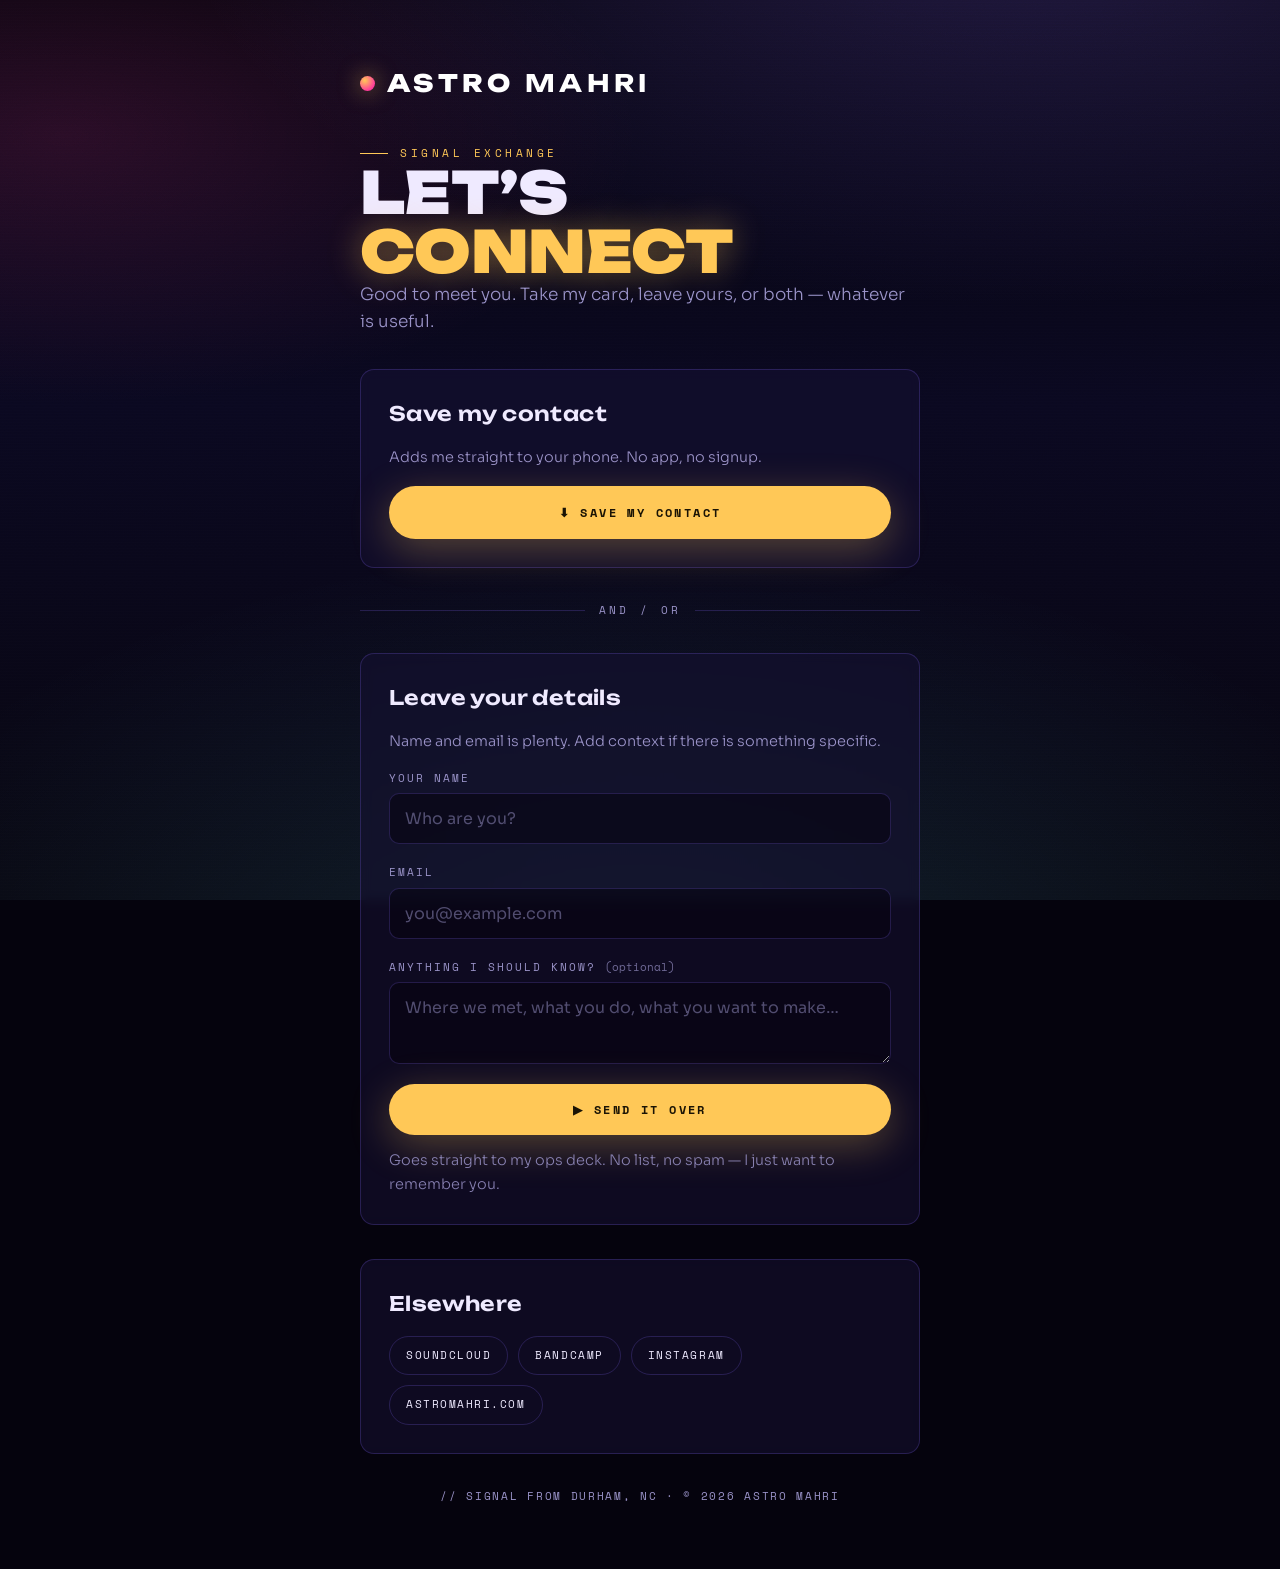
==== connect/index.html @ cd33f67e "Add lead capture: /connect page + server-side tagged Notion endpoints - /connect (NFC destination, U" ====
<!DOCTYPE html>
<html lang="en">
<head>
<meta charset="UTF-8" />
<meta name="viewport" content="width=device-width, initial-scale=1.0" />
<title>ASTRO MAHRI // CONNECT</title>
<meta name="description" content="Save Astro Mahri's contact card, or leave your details." />
<meta name="robots" content="noindex" />

<link rel="icon" type="image/svg+xml" href="../assets/branding/logo-icon.svg" />

<meta property="og:title" content="ASTRO MAHRI // Connect" />
<meta property="og:description" content="Save the contact card, or leave your details." />
<meta property="og:type" content="website" />
<meta property="og:url" content="https://astromahri.com/connect/" />
<meta property="og:image" content="https://astromahri.com/assets/images/cover-art.jpg" />

<!--
================================================================
  ASTRO MAHRI - /connect
  This URL is programmed onto physical NFC tags. IT MUST NEVER
  MOVE. Do not rename the folder, do not add a redirect, do not
  fold it into another route. A reprogrammed tag is a tag you
  have to physically touch again.

  The capture form POSTs to /api/lead/connect, which tags the
  lead Source="connect" SERVER-SIDE. Nothing on this page sets
  or sends the source value -- the endpoint you hit is the tag.

  Deliberately self-contained: its own <style>, no shared CSS,
  no framework, no build step.
================================================================
-->

<link rel="preconnect" href="https://fonts.googleapis.com" />
<link rel="preconnect" href="https://fonts.gstatic.com" crossorigin />
<link href="https://fonts.googleapis.com/css2?family=Unbounded:wght@400;600;800;900&family=Space+Mono:wght@400;700&family=Sora:wght@300;400;600&display=swap" rel="stylesheet" />

<style>
:root{
  --void:#05030d; --deep:#0a0820; --ink:#13102e;
  --panel:rgba(22,17,52,.55);
  --gold:#ffc857; --magenta:#ff3d9a; --cyan:#5be9ff; --violet:#8a6bff;
  --text:#efeaff; --muted:#9a93c8; --line:rgba(138,107,255,.22);
  --display:'Unbounded', sans-serif;
  --mono:'Space Mono', monospace;
  --body:'Sora', sans-serif;
}
*{margin:0;padding:0;box-sizing:border-box}
html{scroll-behavior:smooth}
body{
  background:var(--void); color:var(--text); font-family:var(--body);
  font-weight:300; line-height:1.6; -webkit-font-smoothing:antialiased;
  min-height:100vh; display:flex; flex-direction:column; align-items:center;
  padding:clamp(28px,7vw,64px) clamp(18px,5vw,32px);
}
::selection{background:var(--magenta);color:#fff}

#space{
  position:fixed;inset:0;z-index:-3;
  background:
    radial-gradient(120% 80% at 80% -10%, rgba(138,107,255,.22), transparent 55%),
    radial-gradient(90% 60% at 5% 15%, rgba(255,61,154,.14), transparent 50%),
    radial-gradient(120% 90% at 50% 110%, rgba(91,233,255,.12), transparent 55%),
    linear-gradient(180deg,#05030d 0%, #0a0820 45%, #07050f 100%);
}
#grain{
  position:fixed;inset:0;z-index:-1;pointer-events:none;opacity:.11;
  background-image:url("data:image/svg+xml,%3Csvg xmlns='http://www.w3.org/2000/svg' width='160' height='160'%3E%3Cfilter id='n'%3E%3CfeTurbulence type='fractalNoise' baseFrequency='0.9' numOctaves='2'/%3E%3C/filter%3E%3Crect width='100%25' height='100%25' filter='url(%23n)'/%3E%3C/svg%3E");
  mix-blend-mode:overlay;
}
#scanlines{
  position:fixed;inset:0;z-index:-1;pointer-events:none;
  background:repeating-linear-gradient(0deg, rgba(255,255,255,.022) 0 1px, transparent 1px 3px);
  mix-blend-mode:overlay;
}

.wrap{width:100%;max-width:560px;display:flex;flex-direction:column;gap:34px}

.brand{
  display:flex;align-items:center;gap:12px;
  font-family:var(--display);font-weight:800;letter-spacing:.18em;
  font-size:clamp(16px,4.6vw,24px);text-transform:uppercase;color:#fff;
  text-decoration:none;
}
.brand-icon{
  width:15px;height:15px;border-radius:50%;flex:none;
  background:radial-gradient(circle at 32% 30%, var(--gold), var(--magenta) 70%);
  box-shadow:0 0 22px rgba(255,200,87,.6);
}

.label{
  font-family:var(--mono);font-size:11px;letter-spacing:.32em;text-transform:uppercase;
  color:var(--gold);display:inline-flex;align-items:center;gap:12px;
}
.label::before{content:'';width:28px;height:1px;background:var(--gold)}

h1{
  font-family:var(--display);font-weight:900;letter-spacing:-.01em;
  font-size:clamp(34px,10vw,58px);line-height:1.02;text-transform:uppercase;
}
h1 .glow{color:var(--gold);text-shadow:0 0 34px rgba(255,200,87,.45)}
.lede{color:var(--muted);font-size:clamp(15px,4vw,17px);max-width:46ch}

.card{
  background:var(--panel);border:1px solid var(--line);border-radius:14px;
  padding:clamp(20px,5vw,28px);backdrop-filter:blur(6px);
  display:flex;flex-direction:column;gap:16px;
}
.card h2{
  font-family:var(--display);font-weight:600;font-size:clamp(17px,4.6vw,20px);
  letter-spacing:.02em;
}
.card p{color:var(--muted);font-size:14.5px}

.btn{
  font-family:var(--mono);font-size:12px;letter-spacing:.2em;text-transform:uppercase;
  text-decoration:none;padding:17px 28px;border-radius:44px;transition:.35s;
  display:inline-flex;align-items:center;justify-content:center;gap:10px;
  border:0;cursor:pointer;width:100%;
}
.btn-solid{background:var(--gold);color:#1a1304;font-weight:700;box-shadow:0 10px 40px rgba(255,200,87,.3)}
.btn-solid:hover,.btn-solid:focus-visible{transform:translateY(-3px);box-shadow:0 16px 50px rgba(255,200,87,.5)}
.btn-solid[disabled]{opacity:.55;cursor:progress;transform:none;box-shadow:none}
.btn-ghost{border:1px solid var(--line);color:var(--text);background:transparent}
.btn-ghost:hover,.btn-ghost:focus-visible{border-color:var(--magenta);color:var(--magenta);box-shadow:0 0 30px rgba(255,61,154,.25)}
:focus-visible{outline:2px solid var(--cyan);outline-offset:3px}

/* ---------- form ---------- */
form{display:flex;flex-direction:column;gap:14px}
.field{display:flex;flex-direction:column;gap:6px}
.field label{
  font-family:var(--mono);font-size:11px;letter-spacing:.18em;
  text-transform:uppercase;color:var(--muted);
}
.field .opt{text-transform:none;letter-spacing:0;opacity:.7}
.field input,.field textarea{
  font-family:var(--body);font-size:16px; /* 16px stops iOS zooming on focus */
  color:var(--text);background:rgba(5,3,13,.5);
  border:1px solid var(--line);border-radius:10px;padding:14px 15px;
  transition:border-color .25s, box-shadow .25s;width:100%;
}
.field input::placeholder,.field textarea::placeholder{color:rgba(154,147,200,.5)}
.field input:focus,.field textarea:focus{
  outline:none;border-color:var(--cyan);box-shadow:0 0 0 3px rgba(91,233,255,.13);
}
.field textarea{resize:vertical;min-height:82px}
.field.invalid input,.field.invalid textarea{border-color:var(--magenta)}
.err{font-size:12.5px;color:var(--magenta);min-height:0}

/* Honeypot. Hidden from humans, reachable by naive bots. Not display:none --
   some bots skip those; this is off-screen but still in the layout tree. */
.hp{position:absolute;left:-9999px;width:1px;height:1px;overflow:hidden}

.formnote{font-size:12.5px;color:var(--muted);opacity:.85}

.status{border-radius:10px;padding:14px 16px;font-size:14.5px;display:none}
.status.show{display:block}
.status.bad{background:rgba(255,61,154,.1);border:1px solid rgba(255,61,154,.4);color:#ffd6e9}

.done{display:none;flex-direction:column;gap:12px;text-align:center;padding:8px 0}
.done.show{display:flex}
.done .tick{
  width:52px;height:52px;border-radius:50%;margin:0 auto;
  display:grid;place-items:center;font-size:26px;
  background:radial-gradient(circle at 32% 30%, var(--gold), var(--magenta) 75%);
  color:#1a1304;box-shadow:0 0 34px rgba(255,200,87,.45);
}
.done h3{font-family:var(--display);font-weight:600;font-size:19px}

.divider{display:flex;align-items:center;gap:14px;color:var(--muted);font-family:var(--mono);font-size:11px;letter-spacing:.3em}
.divider::before,.divider::after{content:'';flex:1;height:1px;background:var(--line)}

.links{display:flex;flex-wrap:wrap;gap:10px}
.chip{
  font-family:var(--mono);font-size:11px;letter-spacing:.14em;text-transform:uppercase;
  text-decoration:none;color:var(--text);border:1px solid var(--line);
  padding:10px 16px;border-radius:40px;transition:.3s;
}
.chip:hover{border-color:var(--cyan);color:var(--cyan)}

footer{
  font-family:var(--mono);font-size:10.5px;letter-spacing:.16em;
  color:var(--muted);text-transform:uppercase;text-align:center;
}
@media (prefers-reduced-motion:reduce){*{transition:none!important;animation:none!important}}
</style>
</head>
<body>

<div id="space"></div>
<div id="grain"></div>
<div id="scanlines"></div>

<div class="wrap">

  <a class="brand" href="/">
    <span class="brand-icon" aria-hidden="true"></span>
    <span>ASTRO <b>MAHRI</b></span>
  </a>

  <header>
    <div class="label">Signal exchange</div>
    <h1>LET&rsquo;S <span class="glow">CONNECT</span></h1>
    <p class="lede">Good to meet you. Take my card, leave yours, or both &mdash; whatever is useful.</p>
  </header>

  <!-- ============ 1. SAVE MY CONTACT ============ -->
  <section class="card">
    <h2>Save my contact</h2>
    <p>Adds me straight to your phone. No app, no signup.</p>
    <!-- Plain link, no `download` attribute: on iOS this opens the native
         "Add Contact" sheet directly, which is the behaviour you want off an
         NFC tap. Netlify serves it as text/vcard via netlify.toml. -->
    <a class="btn btn-solid" href="astro-mahri.vcf" type="text/vcard">
      &#11015; Save my contact
    </a>
  </section>

  <div class="divider">AND / OR</div>

  <!-- ============ 2. LEAVE YOUR DETAILS ============ -->
  <section class="card">
    <h2>Leave your details</h2>
    <p>Name and email is plenty. Add context if there is something specific.</p>

    <div class="status" id="status" role="alert" aria-live="assertive"></div>

    <form id="leadForm" novalidate>
      <div class="field" id="f-name">
        <label for="name">Your name</label>
        <input id="name" name="name" type="text" autocomplete="name"
               maxlength="100" required placeholder="Who are you?" />
        <span class="err" id="e-name"></span>
      </div>

      <div class="field" id="f-email">
        <label for="email">Email</label>
        <input id="email" name="email" type="email" autocomplete="email"
               inputmode="email" maxlength="254" required placeholder="you@example.com" />
        <span class="err" id="e-email"></span>
      </div>

      <div class="field" id="f-note">
        <label for="note">Anything I should know? <span class="opt">(optional)</span></label>
        <textarea id="note" name="note" maxlength="2000"
                  placeholder="Where we met, what you do, what you want to make&hellip;"></textarea>
        <span class="err" id="e-note"></span>
      </div>

      <!-- Honeypot: hidden from humans, tempting to bots. -->
      <div class="hp" aria-hidden="true">
        <label for="company">Company</label>
        <input id="company" name="company" type="text" tabindex="-1" autocomplete="off" />
      </div>

      <button class="btn btn-solid" type="submit" id="submitBtn">&#9654; Send it over</button>
      <p class="formnote">Goes straight to my ops deck. No list, no spam &mdash; I just want to remember you.</p>
    </form>

    <div class="done" id="done">
      <div class="tick" aria-hidden="true">&#10003;</div>
      <h3>Got you.</h3>
      <p>Good to meet you for real. I&rsquo;ll be in touch &mdash; and now you have my card too.</p>
    </div>
  </section>

  <!-- ============ 3. ELSEWHERE ============ -->
  <section class="card">
    <h2>Elsewhere</h2>
    <div class="links">
      <a class="chip" href="https://soundcloud.com/astromahri" target="_blank" rel="noopener">SoundCloud</a>
      <a class="chip" href="https://astromahri.bandcamp.com/" target="_blank" rel="noopener">Bandcamp</a>
      <a class="chip" href="https://www.instagram.com/astromahri/" target="_blank" rel="noopener">Instagram</a>
      <a class="chip" href="/">astromahri.com</a>
    </div>
  </section>

  <footer>// Signal from Durham, NC &middot; &copy; 2026 Astro Mahri</footer>

</div>

<script>
(function () {
  var form = document.getElementById('leadForm');
  var btn = document.getElementById('submitBtn');
  var status = document.getElementById('status');
  var done = document.getElementById('done');

  // Stamped at load. The server rejects anything submitted within two
  // seconds of this, which no human beats on a three-field form.
  var loadedAt = Date.now();

  function setError(field, msg) {
    document.getElementById('f-' + field).classList.toggle('invalid', !!msg);
    document.getElementById('e-' + field).textContent = msg || '';
  }
  function clearErrors() { ['name', 'email', 'note'].forEach(function (f) { setError(f, ''); }); }

  function fail(msg) {
    status.className = 'status bad show';
    // The lead matters more than the form. If saving breaks, hand over a
    // route that cannot break rather than losing the person.
    status.innerHTML = msg + ' <a href="mailto:astromahri@gmail.com" style="color:#ffc857">Email me directly</a> and I will add you by hand.';
  }

  form.addEventListener('submit', function (e) {
    e.preventDefault();
    clearErrors();
    status.className = 'status';

    var name = document.getElementById('name').value.trim();
    var email = document.getElementById('email').value.trim();

    var bad = false;
    if (!name) { setError('name', 'I need a name.'); bad = true; }
    if (!email) { setError('email', 'I need an email.'); bad = true; }
    else if (!/^[^\s@]+@[^\s@]+\.[^\s@]{2,}$/.test(email)) {
      setError('email', 'That does not look like an email address.'); bad = true;
    }
    if (bad) return;

    btn.disabled = true;
    btn.textContent = 'Sending…';

    fetch('/api/lead/connect', {
      method: 'POST',
      headers: { 'Content-Type': 'application/json' },
      body: JSON.stringify({
        name: name,
        email: email,
        note: document.getElementById('note').value.trim(),
        company: document.getElementById('company').value,
        t: loadedAt
        // No source field. The endpoint decides it, server-side.
      })
    })
      .then(function (r) {
        return r.json().catch(function () { return {}; }).then(function (body) {
          return { ok: r.ok, status: r.status, body: body };
        });
      })
      .then(function (res) {
        if (res.ok && res.body.ok) {
          form.style.display = 'none';
          done.classList.add('show');
          return;
        }
        btn.disabled = false;
        btn.innerHTML = '&#9654; Send it over';

        if (res.status === 400 && res.body.fields) {
          Object.keys(res.body.fields).forEach(function (f) { setError(f, res.body.fields[f]); });
          return;
        }
        if (res.status === 429) {
          status.className = 'status bad show';
          status.textContent = res.body.error || 'Too many tries. Give it a minute.';
          return;
        }
        fail(res.body.error || 'Something broke on my end.');
      })
      .catch(function () {
        btn.disabled = false;
        btn.innerHTML = '&#9654; Send it over';
        fail('Could not reach the server.');
      });
  });
})();
</script>

</body>
</html>
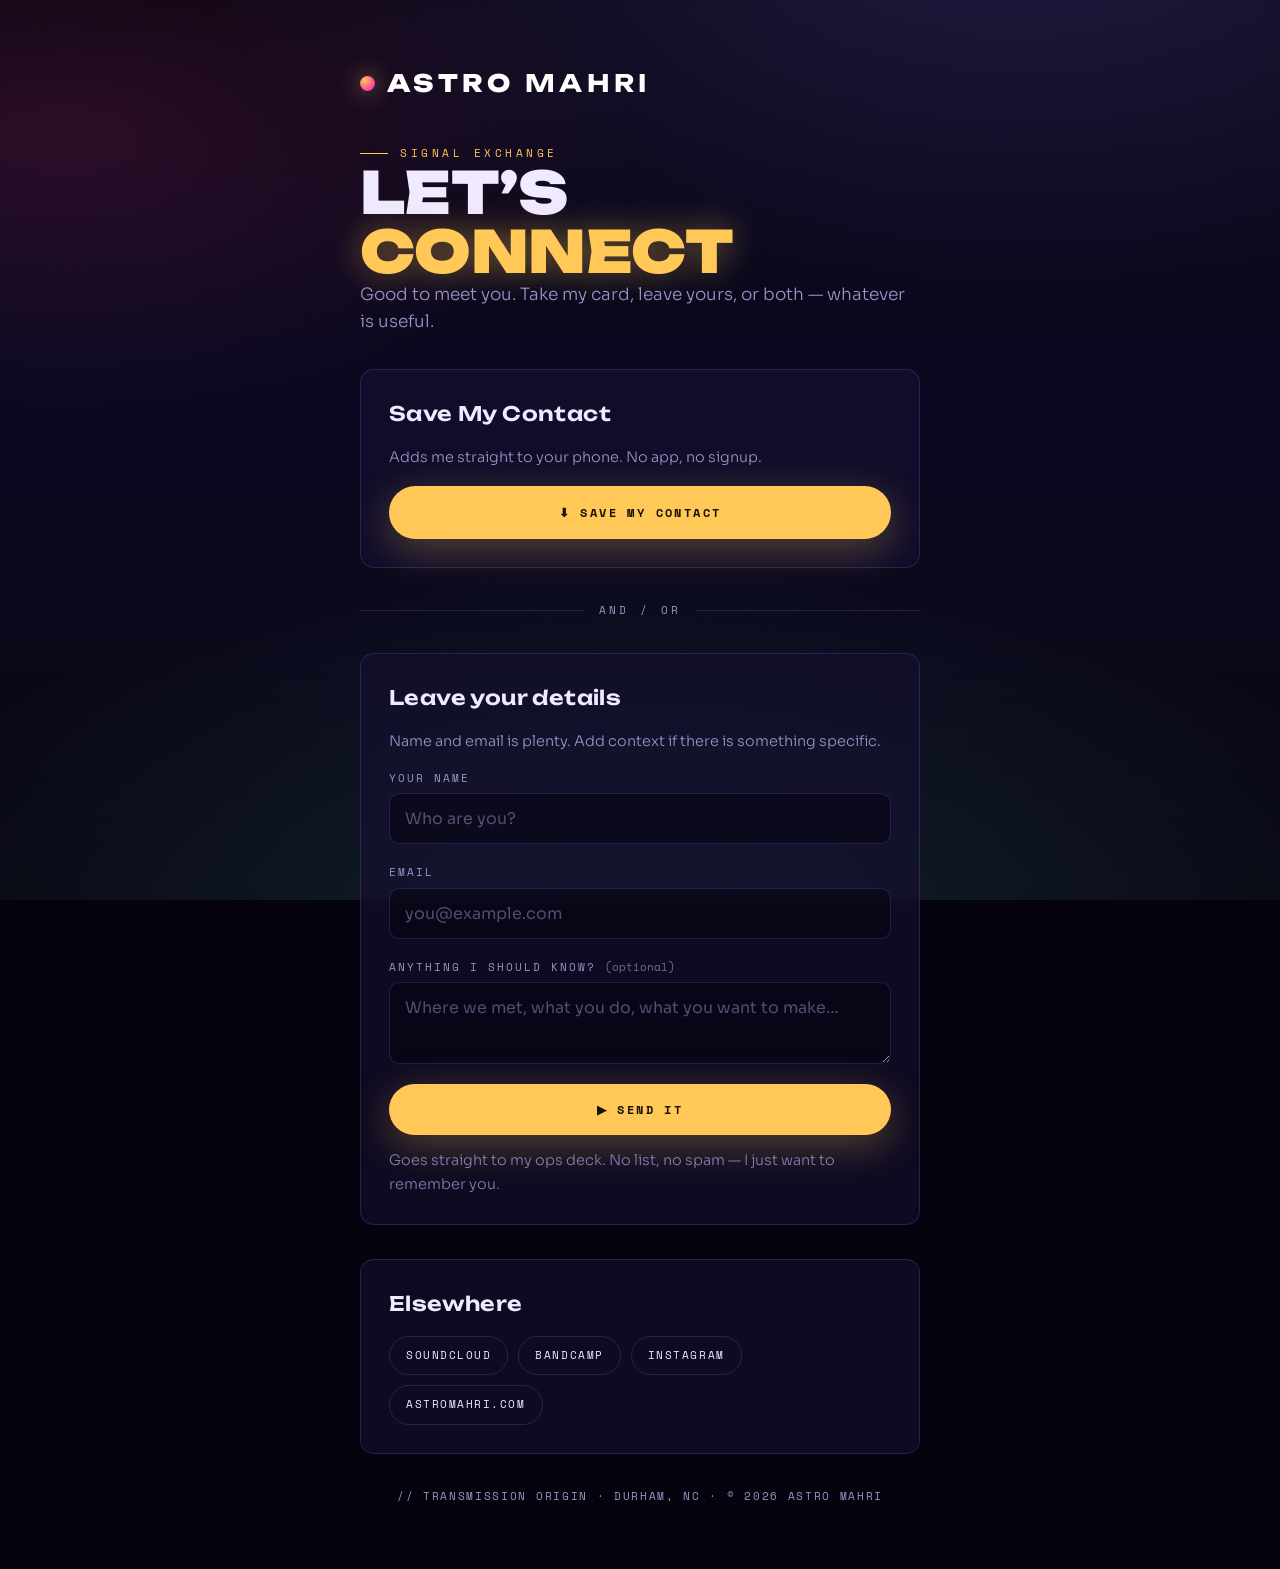
==== commit a91ba77d: "Copy round 2: the release is now a debut single, Madness The headline change is factual, not stylist" ====
--- a/connect/index.html
+++ b/connect/index.html
@@ -150,7 +150,7 @@
 
 /* Honeypot. Hidden from humans, reachable by naive bots. Not display:none --
    some bots skip those; this is off-screen but still in the layout tree. */
-.hp{position:absolute;left:-9999px;width:1px;height:1px;overflow:hidden}
+.hp{display:none}
 
 .formnote{font-size:12.5px;color:var(--muted);opacity:.85}
 
@@ -200,14 +200,14 @@
   </a>
 
   <header>
-    <div class="label">Signal exchange</div>
+    <div class="label">Signal Exchange</div>
     <h1>LET&rsquo;S <span class="glow">CONNECT</span></h1>
     <p class="lede">Good to meet you. Take my card, leave yours, or both &mdash; whatever is useful.</p>
   </header>
 
   <!-- ============ 1. SAVE MY CONTACT ============ -->
   <section class="card">
-    <h2>Save my contact</h2>
+    <h2>Save My Contact</h2>
     <p>Adds me straight to your phone. No app, no signup.</p>
     <!-- Plain link, no `download` attribute: on iOS this opens the native
          "Add Contact" sheet directly, which is the behaviour you want off an
@@ -250,18 +250,18 @@
 
       <!-- Honeypot: hidden from humans, tempting to bots. -->
       <div class="hp" aria-hidden="true">
-        <label for="company">Company</label>
-        <input id="company" name="company" type="text" tabindex="-1" autocomplete="off" />
+        <label for="subject_ref">Leave this field blank</label>
+        <input id="subject_ref" name="subject_ref" type="text" tabindex="-1" autocomplete="off" />
       </div>
 
-      <button class="btn btn-solid" type="submit" id="submitBtn">&#9654; Send it over</button>
+      <button class="btn btn-solid" type="submit" id="submitBtn">&#9654; Send It</button>
       <p class="formnote">Goes straight to my ops deck. No list, no spam &mdash; I just want to remember you.</p>
     </form>
 
     <div class="done" id="done">
       <div class="tick" aria-hidden="true">&#10003;</div>
       <h3>Got you.</h3>
-      <p>Good to meet you for real. I&rsquo;ll be in touch &mdash; and now you have my card too.</p>
+      <p>Appreciate you for real. I&rsquo;ll be in touch &mdash; and now you have my card too (hopefully).</p>
     </div>
   </section>
 
@@ -276,7 +276,7 @@
     </div>
   </section>
 
-  <footer>// Signal from Durham, NC &middot; &copy; 2026 Astro Mahri</footer>
+  <footer>// Transmission Origin &middot; Durham, NC &middot; &copy; 2026 Astro Mahri</footer>
 
 </div>
 
@@ -313,10 +313,10 @@
     var email = document.getElementById('email').value.trim();
 
     var bad = false;
-    if (!name) { setError('name', 'I need a name.'); bad = true; }
-    if (!email) { setError('email', 'I need an email.'); bad = true; }
+    if (!name) { setError('name', 'Your name goes here.'); bad = true; }
+    if (!email) { setError('email', 'Email pleeeeease.'); bad = true; }
     else if (!/^[^\s@]+@[^\s@]+\.[^\s@]{2,}$/.test(email)) {
-      setError('email', 'That does not look like an email address.'); bad = true;
+      setError('email', 'Hmmm that don\'t look like an email address.'); bad = true;
     }
     if (bad) return;
 
@@ -330,7 +330,7 @@
         name: name,
         email: email,
         note: document.getElementById('note').value.trim(),
-        company: document.getElementById('company').value,
+        subject_ref: document.getElementById('subject_ref').value,
         t: loadedAt
         // No source field. The endpoint decides it, server-side.
       })
@@ -347,7 +347,7 @@
           return;
         }
         btn.disabled = false;
-        btn.innerHTML = '&#9654; Send it over';
+        btn.innerHTML = '&#9654; Send It';
 
         if (res.status === 400 && res.body.fields) {
           Object.keys(res.body.fields).forEach(function (f) { setError(f, res.body.fields[f]); });
@@ -358,11 +358,11 @@
           status.textContent = res.body.error || 'Too many tries. Give it a minute.';
           return;
         }
-        fail(res.body.error || 'Something broke on my end.');
+        fail(res.body.error || 'Mah bad. Something broke on my end.');
       })
       .catch(function () {
         btn.disabled = false;
-        btn.innerHTML = '&#9654; Send it over';
+        btn.innerHTML = '&#9654; Send It';
         fail('Could not reach the server.');
       });
   });
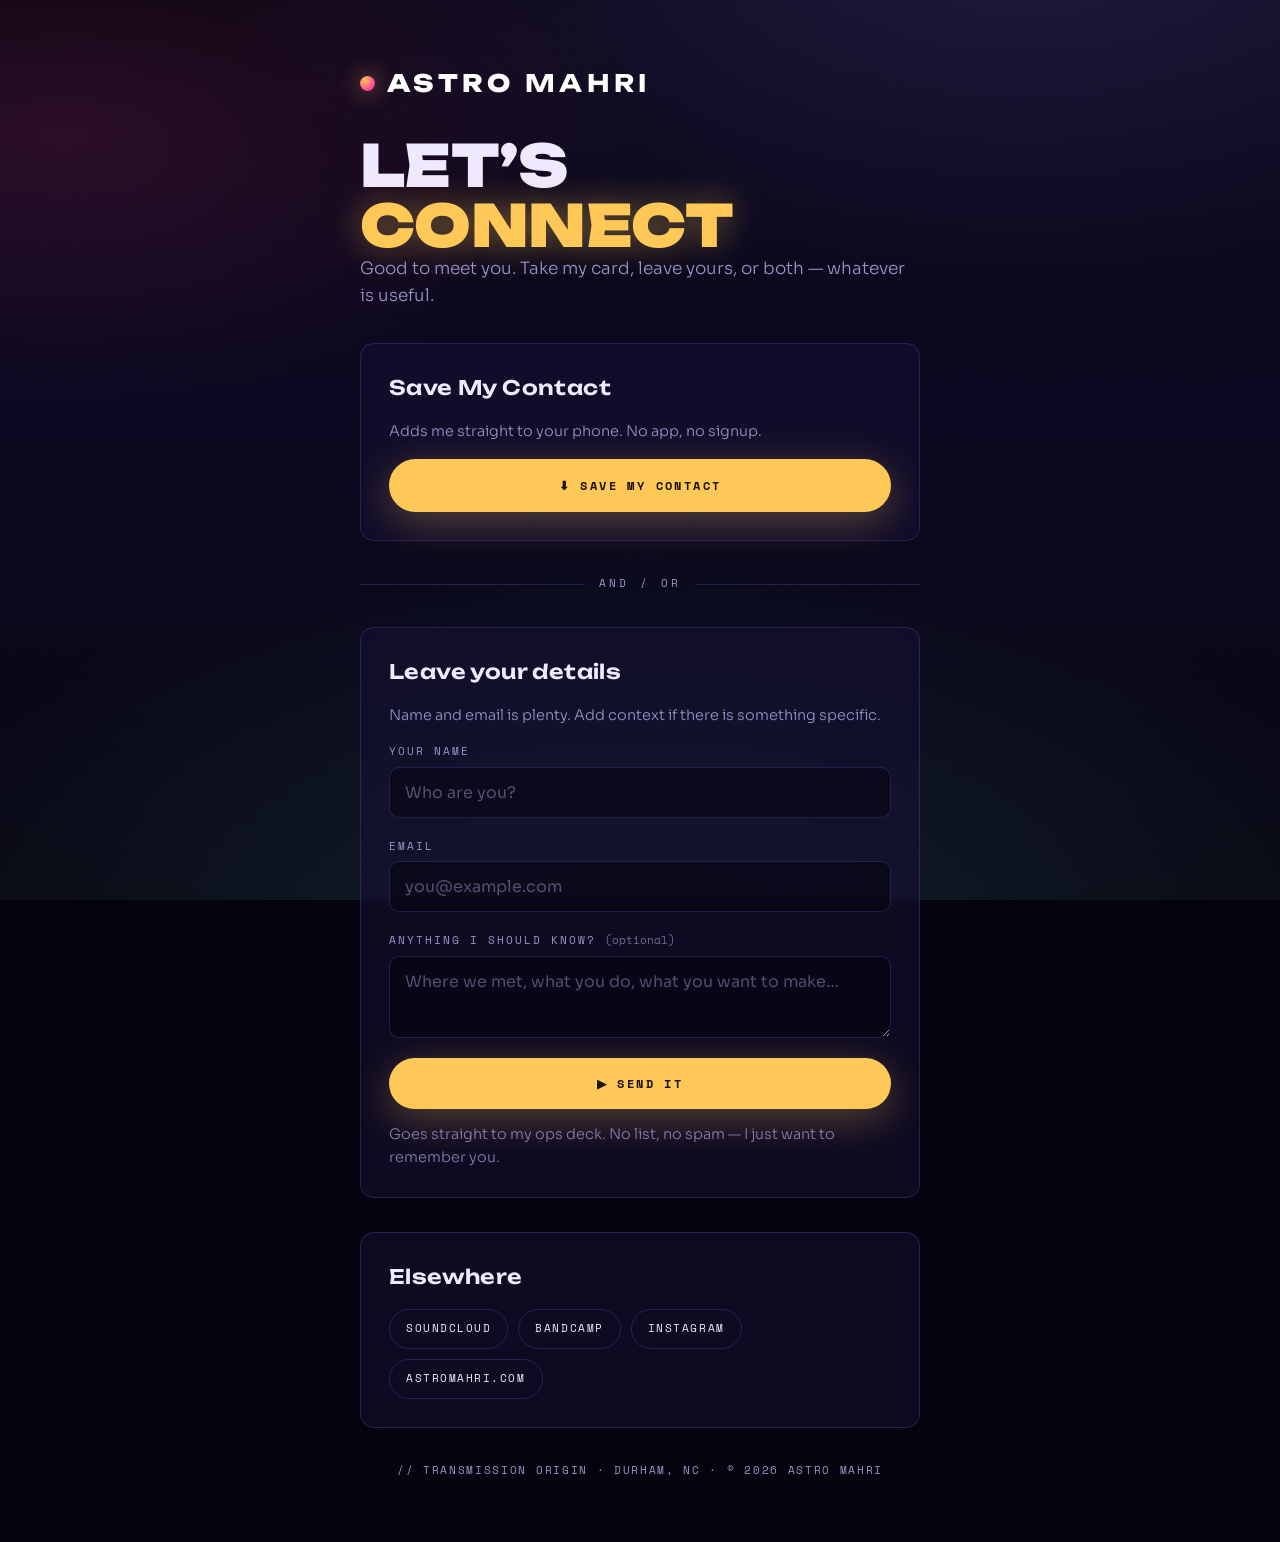
==== commit aed3e83a: "Remove redundant section labels and make press kit labels real headings Main page: drop the hero lab" ====
--- a/connect/index.html
+++ b/connect/index.html
@@ -200,7 +200,6 @@
   </a>
 
   <header>
-    <div class="label">Signal Exchange</div>
     <h1>LET&rsquo;S <span class="glow">CONNECT</span></h1>
     <p class="lede">Good to meet you. Take my card, leave yours, or both &mdash; whatever is useful.</p>
   </header>
@@ -213,7 +212,7 @@
          "Add Contact" sheet directly, which is the behaviour you want off an
          NFC tap. Netlify serves it as text/vcard via netlify.toml. -->
     <a class="btn btn-solid" href="astro-mahri.vcf" type="text/vcard">
-      &#11015; Save my contact
+      &#11015; Save My Contact
     </a>
   </section>
 
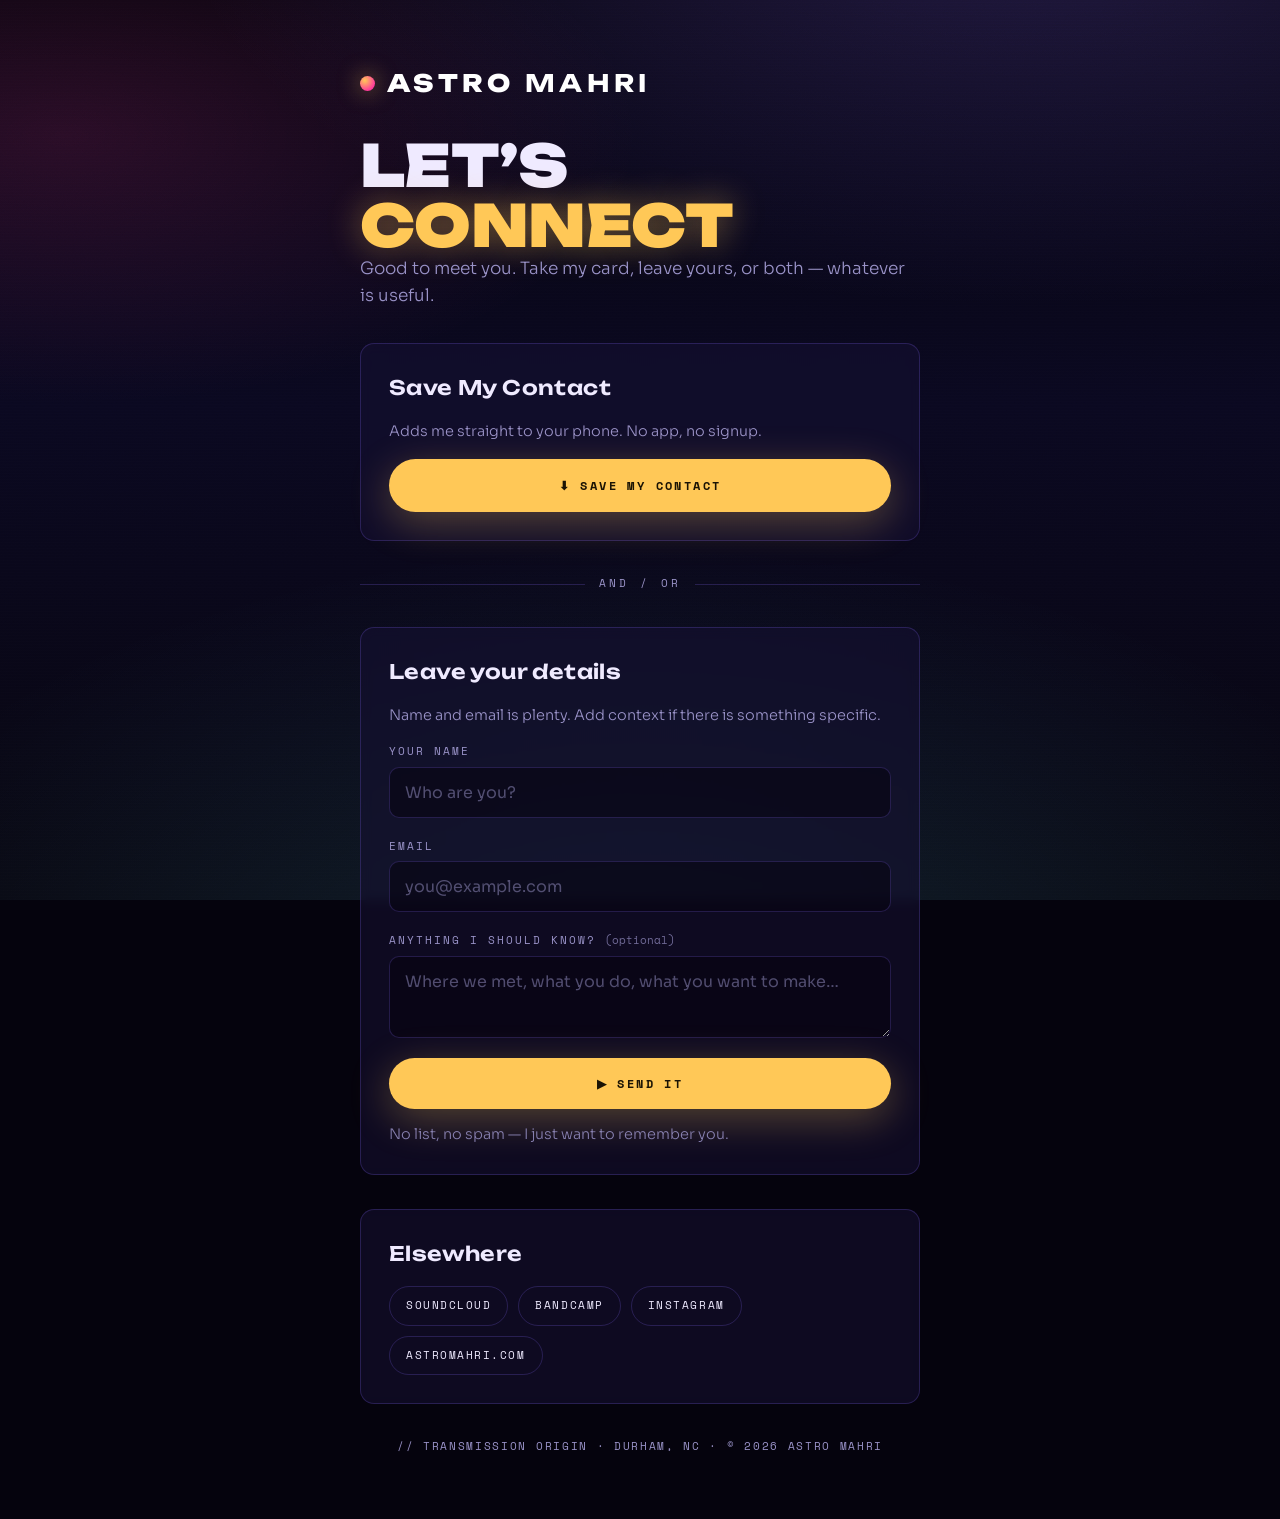
==== commit f13472c8: "Drop the "ops deck" line from both contact forms Visitors have no idea what an ops deck is. The no-l" ====
--- a/connect/index.html
+++ b/connect/index.html
@@ -254,7 +254,7 @@
       </div>
 
       <button class="btn btn-solid" type="submit" id="submitBtn">&#9654; Send It</button>
-      <p class="formnote">Goes straight to my ops deck. No list, no spam &mdash; I just want to remember you.</p>
+      <p class="formnote">No list, no spam &mdash; I just want to remember you.</p>
     </form>
 
     <div class="done" id="done">
